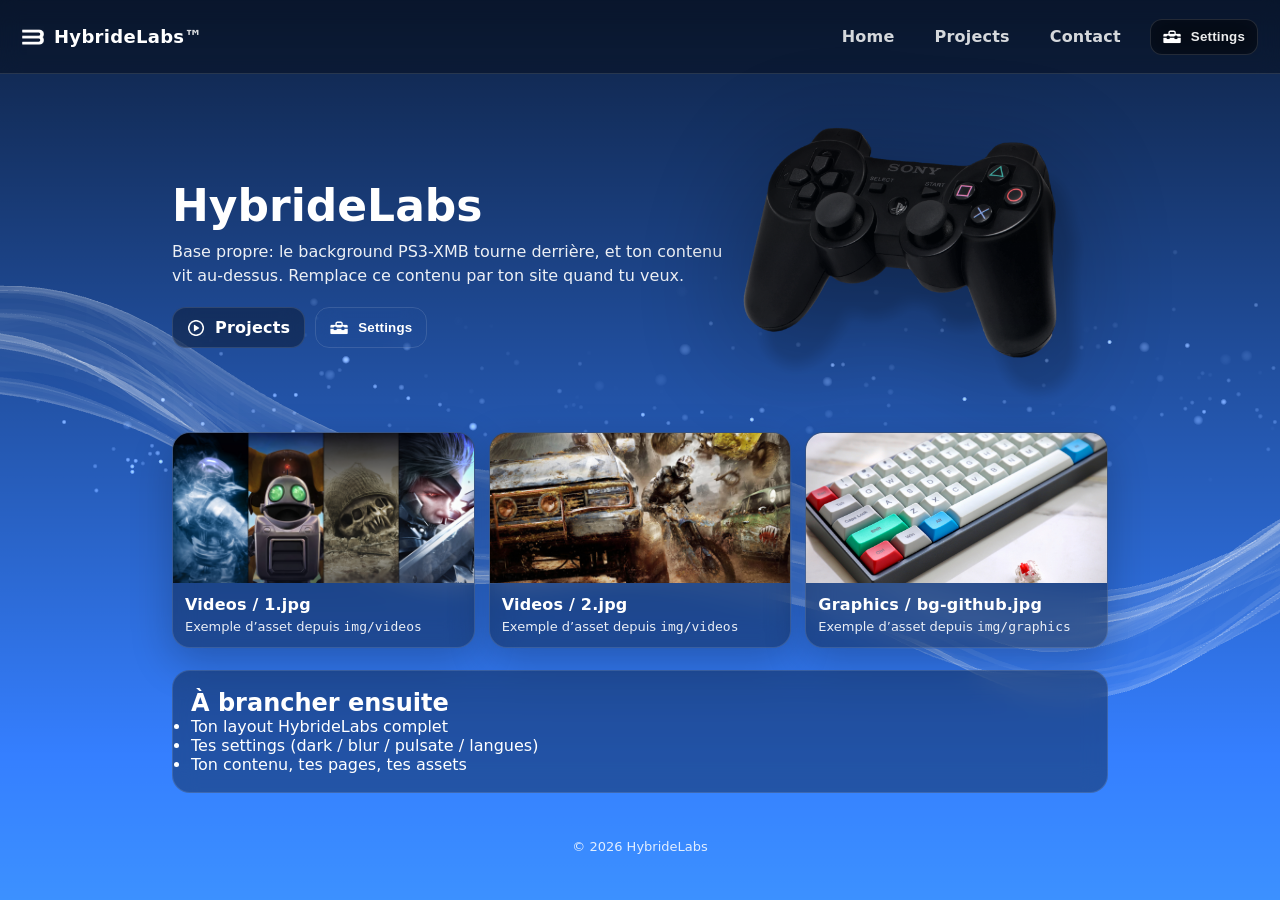
==== index.html @ f14df5a2 "Update language selection UI with flag icon Replaced the language selection layout with a new design" ====
<!DOCTYPE html>
<html lang="fr">
<head>
  <meta charset="UTF-8" />
  <meta name="viewport" content="width=device-width, initial-scale=1.0" />
  <title>HybrideLabs™</title>
  <link rel="icon" type="image/x-icon" href="favicon.ico" />
  <link rel="stylesheet" href="styles.css" />
</head>

<body>
  <!-- Loading indicator -->
  <div id="loading" class="loading">
    <div class="spinner"></div>
    <p>Initializing background...</p>
  </div>

  <!-- PS3 XMB Waves Background -->
  <canvas id="waves-background" aria-hidden="true"></canvas>

  <!-- Your website content (overlay) -->
  <div id="hybridelabs">
    <header class="hl-header">
      <div class="hl-brand"><img src="img/icons/menu/logo.png" class="hl-logo themed-icon" alt="" aria-hidden="true"><span>HybrideLabs<span class="hl-tm">™</span></span></div>
      <nav class="hl-nav">
        <a href="./" data-i18n="nav.home">Home</a>
        <a href="./pages/projects.html" data-i18n="nav.projects">Projects</a>
        <a href="./pages/contact.html" data-i18n="nav.contact">Contact</a>
        <button class="hl-settings-btn" id="hlSettingsBtn" type="button" aria-haspopup="dialog" aria-controls="hlSettingsPanel" aria-expanded="false">
          <img class="hl-settings-icon themed-icon" src="img/icons/menu/settings.png" alt="" aria-hidden="true" />
          <span data-i18n="nav.settings">Settings</span>
        </button>

      </nav>
    </header>

    
    <div class="hl-settings-backdrop" id="hlSettingsBackdrop" hidden></div>
    <aside class="hl-settings-panel" id="hlSettingsPanel" aria-hidden="true" role="dialog" aria-label="Settings">
      <div class="hl-settings-head">
        <div class="hl-settings-title" data-i18n="settings.title">Settings</div>
        <button class="hl-settings-close" type="button" data-action="close-settings" aria-label="Close"><img class="hl-close-icon themed-icon" src="img/icons/menu/exit.png" alt="" aria-hidden="true" /></button>
      </div>

      <div class="hl-settings-body">
      <div class="hl-tabs" role="tablist" aria-label="Settings tabs">
        <button class="hl-tab" type="button" role="tab" aria-selected="true" data-hl-tab="general">
          <span data-i18n="settings.tab.general">General</span>
        </button>
        <button class="hl-tab" type="button" role="tab" aria-selected="false" data-hl-tab="waves">
          <span data-i18n="settings.tab.waves">Waves</span>
        </button>
      </div>

      <div class="hl-tabpanels">
        <section class="hl-tabpanel" role="tabpanel" data-hl-tabpanel="general">
          <label class="hl-setting-row" for="hlToggleDark">
            <span class="hl-setting-label" data-i18n="settings.dark">Dark mode</span>
            <span class="hl-switch">
              <input type="checkbox" id="hlToggleDark" />
              <span class="hl-slider"></span>
            </span>
          </label>

          <label class="hl-setting-row" for="hlToggleBlur">
            <span class="hl-setting-label" data-i18n="settings.blur">Gaussian blur</span>
            <span class="hl-switch">
              <input type="checkbox" id="hlToggleBlur" />
              <span class="hl-slider"></span>
            </span>
          </label>

          <label class="hl-setting-row" for="hlTogglePulsate">
            <span class="hl-setting-label" data-i18n="settings.pulsate">Pulsate</span>
            <span class="hl-switch">
              <input type="checkbox" id="hlTogglePulsate" />
              <span class="hl-slider"></span>
            </span>
          </label>

<div class="hl-setting-row">
  <span class="hl-setting-label" data-i18n="settings.language">Language</span>

  <div class="hl-lang-wrap">
    <img id="hlLangFlag" class="hl-lang-flag" alt="" />
    <select id="hlSelectLang" class="hl-select" aria-label="Language">
      <option value="fr">Français</option>
      <option value="en">English</option>
      <option value="de">Deutsch</option>
    </select>
  </div>
</div>

        </section>

        <section class="hl-tabpanel" role="tabpanel" data-hl-tabpanel="waves" hidden>
          <div class="settings-section">
            <h3 data-i18n="waves.title">Wave Configuration</h3>
            <div id="waves-config" class="waves-config-form" aria-label="Wave configuration"></div>
          </div>
        </section>
      </div>
</div>
    </aside>

<main class="hl-main">
  <section class="hl-hero">
    <div class="hl-hero-text">
      <h1>HybrideLabs</h1>
      <p data-i18n="home.subtitle">
        Base propre: le background PS3-XMB tourne derrière, et ton contenu vit au-dessus.
        Remplace ce contenu par ton site quand tu veux.
      </p>

      <div class="hl-cta-row">
        <a class="hl-btn" href="./pages/projects.html">
          <img class="hl-btn-icon themed-icon" src="img/icons/menu/play.png" alt="" aria-hidden="true">
          <span>Projects</span>
        </a>
        <button class="hl-btn hl-btn-ghost" type="button" id="hlOpenSettingsFromHero">
          <img class="hl-btn-icon themed-icon" src="img/icons/menu/settings.png" alt="" aria-hidden="true">
          <span>Settings</span>
        </button>
      </div>
    </div>

    <div class="hl-hero-media" aria-hidden="true">
      <img class="hl-hero-img" src="img/graphics/landing/hero-main.png" alt="">
    </div>
  </section>

  <section class="hl-grid" aria-label="Assets preview">
    <article class="hl-thumb-card">
      <img src="img/videos/1.jpg" alt="Preview 1">
      <div class="hl-thumb-meta">
        <div class="hl-thumb-title">Videos / 1.jpg</div>
        <div class="hl-thumb-sub">Exemple d’asset depuis <code>img/videos</code></div>
      </div>
    </article>
    <article class="hl-thumb-card">
      <img src="img/videos/2.jpg" alt="Preview 2">
      <div class="hl-thumb-meta">
        <div class="hl-thumb-title">Videos / 2.jpg</div>
        <div class="hl-thumb-sub">Exemple d’asset depuis <code>img/videos</code></div>
      </div>
    </article>
    <article class="hl-thumb-card">
      <img src="img/graphics/landing/bg-github.jpg" alt="Graphics preview">
      <div class="hl-thumb-meta">
        <div class="hl-thumb-title">Graphics / bg-github.jpg</div>
        <div class="hl-thumb-sub">Exemple d’asset depuis <code>img/graphics</code></div>
      </div>
    </article>
  </section>

  <div class="hl-card">
    <h2 data-i18n="home.todo.title">À brancher ensuite</h2>
    <ul>
      <li data-i18n="home.todo.1">Ton layout HybrideLabs complet</li>
      <li data-i18n="home.todo.2">Tes settings (dark / blur / pulsate / langues)</li>
      <li data-i18n="home.todo.3">Ton contenu, tes pages, tes assets</li>
    </ul>
  </div>
</main>

    <footer class="hl-footer">
      <span>© <span id="year"></span> HybrideLabs</span>
    </footer>
  </div>

  <!-- Scripts (PS3-XMB waves engine) -->
  <script src="js/regl-2.1.1.min.js"></script>
  <script src="js/stats-0.17.0.min.js"></script>
  <script type="module" src="waves/waves-core.js"></script>
  <script src="waves/waves-controller.js"></script>
  <script src="js/hybridelabs-settings.js"></script>

  <script>
document.getElementById("year").textContent = new Date().getFullYear();

    document.addEventListener("DOMContentLoaded", () => {
      const loading = document.getElementById("loading");

      const checkReady = () => {
        if (window.ps3Waves?.isReady) {
          loading.classList.add("hidden");
          window.ps3Waves.start();
        } else {
          setTimeout(checkReady, 100);
        }
      };

      checkReady();
    });
  </script>
</body>
</html>
---- styles.css ----
/* PlayStation 3 XMB Recreation - Minimal Styles */

* {
    margin: 0;
    padding: 0;
    box-sizing: border-box;
}
:root{
  --hl-panel-bg: rgba(0,0,0,0.35);
  --hl-panel-bg-strong: rgba(0,0,0,0.55);
  --hl-border: rgba(255,255,255,0.12);
  --hl-text: #ffffff;
  --hl-text-muted: rgba(255,255,255,0.85);
  --hl-link: rgba(255,255,255,0.92);
  --hl-link-hover: #ffffff;
  --hl-shadow: 0 18px 50px rgba(0,0,0,0.45);
  --hl-icon-filter: none;
}

body.theme-light{
  --hl-panel-bg: rgba(255,255,255,0.55);
  --hl-panel-bg-strong: rgba(255,255,255,0.75);
  --hl-border: rgba(0,0,0,0.12);
  --hl-text: #0b1220;
  --hl-text-muted: rgba(11,18,32,0.78);
  --hl-link: rgba(11,18,32,0.86);
  --hl-link-hover: #0b1220;
  --hl-shadow: 0 18px 50px rgba(0,0,0,0.18);
  --hl-icon-filter: invert(1);
}


body {
    font-family: 'Segoe UI', Tahoma, Geneva, Verdana, sans-serif;
    background: #000;
    color: white;
    overflow: hidden;
    height: 100vh;
    position: relative;
}

/* Loading Screen */
.loading {
    position: fixed;
    top: 0;
    left: 0;
    width: 100%;
    height: 100%;
    background: rgba(0, 0, 0, 0.95);
    display: flex;
    flex-direction: column;
    justify-content: center;
    align-items: center;
    z-index: 1000;
    transition: opacity 0.5s ease;
}

.loading.hidden {
    opacity: 0;
    pointer-events: none;
}

.spinner {
    width: 50px;
    height: 50px;
    border: 3px solid rgba(255, 255, 255, 0.3);
    border-top: 3px solid white;
    border-radius: 50%;
    animation: spin 1s linear infinite;
    margin-bottom: 20px;
}

@keyframes spin {
    0% { transform: rotate(0deg); }
    100% { transform: rotate(360deg); }
}

/* Waves Background */
#waves-background {
    position: fixed;
    top: 0;
    left: 0;
    width: 100%;
    height: 100%;
    z-index: 1;
    background: linear-gradient(135deg, #1a1a2e, #16213e, #0f3460);
}

/* Main Interface */
.interface {
    position: relative;
    width: 100%;
    height: 100vh;
    z-index: 10;
    transition: opacity 0.5s ease;
}

/* PlayStation Logo */
.ps-logo-container {
    position: absolute;
    top: 30px;
    z-index: 100;
}

.ps-logo-container.left {
    left: 40px;
}

.ps-logo-container.right {
    left: 100px;
}

.ps-logo-svg {
    height: 40px;
    width: auto;
    opacity: 0.9;
    filter: drop-shadow(0 2px 4px rgba(0, 0, 0, 0.5));
}

/* Right Panel */
.right-panel {
    position: absolute;
    top: 0;
    right: 0;
    width: 450px;
    height: 100%;
    background: linear-gradient(90deg, transparent, rgba(0, 0, 0, 0.4) 20%, rgba(0, 0, 0, 0.7) 100%);
    padding: 40px;
    z-index: 30;
    overflow-y: auto;
    scrollbar-width: thin;
    scrollbar-color: rgba(255, 255, 255, 0.3) transparent;
}

.right-panel::-webkit-scrollbar {
    width: 6px;
}

.right-panel::-webkit-scrollbar-track {
    background: transparent;
}

.right-panel::-webkit-scrollbar-thumb {
    background: rgba(255, 255, 255, 0.3);
    border-radius: 3px;
}

.right-panel::-webkit-scrollbar-thumb:hover {
    background: rgba(255, 255, 255, 0.4);
}

/* Right Panel Content Spacing */
.right-panel > * {
    margin-bottom: 40px;
}

.right-panel > *:last-child {
    margin-bottom: 0;
}

/* Date/Time */
.datetime-section {
    display: flex;
    flex-direction: column;
    align-items: flex-end;
    gap: 5px;
}

#current-time {
    font-size: 28px;
    font-weight: 300;
    text-shadow: 0 2px 4px rgba(0, 0, 0, 0.5);
    color: rgba(255, 255, 255, 0.95);
}

#current-date {
    font-size: 14px;
    opacity: 0.8;
    text-shadow: 0 1px 2px rgba(0, 0, 0, 0.5);
    color: rgba(255, 255, 255, 0.8);
}

/* Information Section */
.info-section {
    scrollbar-width: thin;
    scrollbar-color: rgba(255, 255, 255, 0.3) transparent;
}

.info-section::-webkit-scrollbar {
    width: 4px;
}

.info-section::-webkit-scrollbar-track {
    background: transparent;
}

.info-section::-webkit-scrollbar-thumb {
    background: rgba(255, 255, 255, 0.3);
    border-radius: 2px;
}

#info-title {
    font-size: 24px;
    font-weight: 600;
    margin-bottom: 20px;
    text-shadow: 0 2px 8px rgba(0, 0, 0, 0.8);
    line-height: 1.3;
    color: rgba(255, 255, 255, 0.95);
}

#info-description {
    font-size: 15px;
    line-height: 1.6;
    opacity: 0.9;
    color: rgba(255, 255, 255, 0.9);
}

#info-description p {
    margin-bottom: 20px;
}

.feature-highlights {
    display: flex;
    flex-direction: column;
    gap: 20px;
    margin-top: 25px;
}

.highlight {
    background: rgba(255, 255, 255, 0.05);
    border-left: 3px solid rgba(255, 255, 255, 0.3);
    padding: 15px;
    border-radius: 0 8px 8px 0;
    backdrop-filter: blur(10px);
}

.highlight h3 {
    font-size: 15px;
    font-weight: 600;
    margin-bottom: 8px;
    color: rgba(255, 255, 255, 0.95);
}

.highlight p {
    font-size: 13px;
    line-height: 1.4;
    opacity: 0.8;
    color: rgba(255, 255, 255, 0.8);
}

/* Settings Section */
.settings-section {
    background: rgba(0, 0, 0, 0.4);
    border: 1px solid rgba(255, 255, 255, 0.1);
    border-radius: 12px;
    padding: 25px;
    backdrop-filter: blur(10px);
}

.settings-section h3 {
    font-size: 18px;
    font-weight: 600;
    margin-bottom: 20px;
    text-align: center;
    color: rgba(255, 255, 255, 0.95);
    text-shadow: 0 1px 3px rgba(0, 0, 0, 0.5);
}

/* Wave Settings Form */
.waves-config-form {
    display: flex;
    flex-direction: column;
    gap: 20px;
}

.waves-settings-label {
    font-size: 14px;
    font-weight: 500;
    color: rgba(255, 255, 255, 0.9);
    margin-bottom: 8px;
    display: block;
}

.waves-settings-select,
.waves-settings-range {
    background: rgba(255, 255, 255, 0.1);
    border: 1px solid rgba(255, 255, 255, 0.2);
    border-radius: 6px;
    color: white;
    font-size: 13px;
    outline: none;
    transition: all 0.3s ease;
}

.waves-settings-select:focus,
.waves-settings-range:focus {
    border-color: rgba(255, 255, 255, 0.4);
    background: rgba(255, 255, 255, 0.15);
}

.waves-settings-select {
    width: 100%;
    padding: 8px 12px;
    cursor: pointer;
}

.waves-settings-select option {
    background: rgba(0, 0, 0, 0.9);
    color: white;
}

.waves-settings-range {
    width: 100%;
    height: 6px;
    padding: 0;
    cursor: pointer;
    -webkit-appearance: none;
    appearance: none;
}

.waves-settings-range::-webkit-slider-thumb {
    -webkit-appearance: none;
    appearance: none;
    width: 16px;
    height: 16px;
    border-radius: 50%;
    background: white;
    cursor: pointer;
    box-shadow: 0 2px 6px rgba(0, 0, 0, 0.3);
}

.waves-settings-range::-moz-range-thumb {
    width: 16px;
    height: 16px;
    border-radius: 50%;
    background: white;
    cursor: pointer;
    border: none;
    box-shadow: 0 2px 6px rgba(0, 0, 0, 0.3);
}

.waves-settings-value {
    font-size: 12px;
    color: rgba(255, 255, 255, 0.7);
    font-weight: 500;
    min-width: 50px;
    text-align: right;
}

/* Light theme overrides for wave config */
body.theme-light .waves-settings-label{
  color: rgba(0, 0, 0, 0.80);
}

body.theme-light .waves-settings-value{
  color: rgba(0, 0, 0, 0.60);
}

body.theme-light .waves-settings-select,
body.theme-light .waves-settings-range{
  background: rgba(255,255,255,0.75);
  border-color: rgba(0,0,0,0.15);
  color: rgba(0,0,0,0.85);
}

body.theme-light .waves-settings-select option{
  background: rgba(255,255,255,0.98);
  color: rgba(0,0,0,0.90);
}

/* Stats Container */
#stats-container {
    position: fixed;
    bottom: 20px;
    left: 20px;
    z-index: 50;
    transition: opacity 0.3s ease;
}

#stats-container canvas {
    border-radius: 4px;
    box-shadow: 0 4px 12px rgba(0, 0, 0, 0.4);
}

/* Interface Control */
.interface-control {
    padding-top: 20px;
}

.hide-interface-btn {
    width: 100%;
    padding: 12px 20px;
    background: rgba(255, 255, 255, 0.1);
    border: 1px solid rgba(255, 255, 255, 0.2);
    border-radius: 8px;
    color: white;
    font-size: 14px;
    font-weight: 500;
    cursor: pointer;
    transition: all 0.3s ease;
    letter-spacing: 0.5px;
}

.hide-interface-btn:hover {
    background: rgba(255, 255, 255, 0.15);
    border-color: rgba(255, 255, 255, 0.3);
    transform: translateY(-1px);
}

.hide-interface-btn:active {
    transform: translateY(0);
}

/* Hidden Interface State */
.interface-hidden .interface {
    opacity: 0;
    pointer-events: none;
}

.interface-hidden #stats-container {
    opacity: 0;
    pointer-events: none;
}

.interface-hidden {
    cursor: pointer;
}

/* Utility Classes */
.flex {
    display: flex;
}

.items-center {
    align-items: center;
}

.gap-3 {
    gap: 12px;
}

.flex-1 {
    flex: 1;
}

.hidden {
    display: none !important;
}

/* Responsive Design */
@media (max-width: 1200px) {
    .right-panel {
        width: 400px;
        padding: 30px;
    }
    
    #info-title {
        font-size: 22px;
    }
    
    #current-time {
        font-size: 24px;
    }
}

@media (max-width: 900px) {
    .right-panel {
        width: 350px;
        padding: 25px;
        gap: 25px;
    }
    
    .ps-logo-container {
        top: 20px;
        left: 20px;
    }
    
    #info-title {
        font-size: 20px;
    }
    
    #current-time {
        font-size: 22px;
    }
    
    #current-date {
        font-size: 12px;
    }
}

@media (max-width: 600px) {
    .right-panel {
        width: 100%;
        padding: 20px;
        background: rgba(0, 0, 0, 0.8);
        gap: 20px;
    }
    
    .datetime-section {
        align-items: center;
    }
    
    .settings-section {
        padding: 20px;
    }

    #stats-container {
        bottom: 10px;
        left: 10px;
    }

    .hide-interface-btn {
        font-size: 13px;
        padding: 10px 16px;
    }
}



/* ------------------------------------------------------------------
   HybrideLabs overlay (content above the PS3-XMB waves background)
   ------------------------------------------------------------------ */

html, body {
  background: #000;
}

#waves-background {
  z-index: 0;
}

#hybridelabs {
  position: relative;
  z-index: 10;
  min-height: 100vh;
  color: var(--hl-text);
  font-family: system-ui, -apple-system, Segoe UI, Roboto, Ubuntu, Cantarell, "Helvetica Neue", Arial, sans-serif;
}

.hl-header {
  display: flex;
  align-items: center;
  justify-content: space-between;
  gap: 16px;
  padding: 18px 22px;
  backdrop-filter: blur(10px);
  background: var(--hl-panel-bg);
  border-bottom: 1px solid var(--hl-border);
}

.hl-brand {
  font-weight: 800;
  letter-spacing: 0.3px;
  font-size: 18px;
}

.hl-tm { font-weight: 700; opacity: 0.85; }

.hl-nav {
  display: flex;
  gap: 14px;
  flex-wrap: wrap;
}

.hl-nav a {
  color: inherit;
  text-decoration: none;
  opacity: 0.9;
  padding: 6px 10px;
  border-radius: 10px;
  border: 1px solid transparent;
}

.hl-nav a:hover {
  opacity: 1;
  border-color: rgba(255,255,255,0.16);
  background: rgba(255,255,255,0.06);
}

.hl-main {
  padding: 42px 22px 28px;
  max-width: 980px;
  margin: 0 auto;
}

.hl-main h1 {
  margin: 0 0 10px;
  font-size: 44px;
  line-height: 1.05;
}

.hl-main p {
  margin: 0 0 18px;
  opacity: 0.92;
  font-size: 16px;
  line-height: 1.55;
}

.hl-card {
  margin-top: 22px;
  padding: 18px 18px;
  border-radius: 18px;
  border: 1px solid var(--hl-border);
  background: var(--hl-panel-bg);
  backdrop-filter: blur(12px);
}

.hl-footer {
  padding: 18px 22px;
  text-align: center;
  opacity: 0.85;
  font-size: 13px;
}

/* If the demo interface is ever present, keep it hidden by default */
.interface { display: none; }


/* HybrideLabs Settings UI */
.hl-nav{
  display: flex;
  align-items: center;
  gap: 18px;
}

.hl-nav a{
  color: var(--hl-link);
  text-decoration: none;
  font-weight: 600;
  letter-spacing: 0.2px;
  padding: 8px 10px;
  border-radius: 10px;
  transition: background 160ms ease, color 160ms ease;
}

.hl-nav a:hover{
  color: var(--hl-link-hover);
  background: rgba(255,255,255,0.08);
}

body.theme-light .hl-nav a:hover{
  background: rgba(0,0,0,0.06);
}

.hl-settings-btn{
  display: inline-flex;
  align-items: center;
  gap: 10px;
  padding: 8px 12px;
  border-radius: 12px;
  border: 1px solid var(--hl-border);
  background: var(--hl-panel-bg);
  color: var(--hl-link);
  cursor: pointer;
  font-weight: 700;
  letter-spacing: 0.2px;
  backdrop-filter: blur(10px);
  transition: transform 120ms ease, background 160ms ease, color 160ms ease;
}

.hl-settings-btn:hover{
  transform: translateY(-1px);
  color: var(--hl-link-hover);
}

.hl-settings-icon{
  width: 18px;
  height: 18px;
  display: inline-block;
}

.hl-settings-backdrop{
  position: fixed;
  inset: 0;
  z-index: 180;
  background: rgba(0,0,0,0.45);
  opacity: 0;
  transition: opacity 180ms ease;
}

.hl-settings-backdrop.open{
  opacity: 1;
}

body.theme-light .hl-settings-backdrop{
  background: rgba(0,0,0,0.18);
}

.hl-settings-panel{
  position: fixed;
  top: 16px;
  right: 16px;
  width: min(360px, calc(100vw - 32px));
  max-height: calc(100vh - 32px);
  overflow: auto;
  z-index: 200;
  border: 1px solid var(--hl-border);
  background: var(--hl-panel-bg-strong);
  backdrop-filter: blur(14px);
  border-radius: 18px;
  box-shadow: var(--hl-shadow);
  transform: translateX(calc(100% + 24px));
  opacity: 0;
  transition: transform 220ms ease, opacity 180ms ease;
  -webkit-overflow-scrolling: touch;
}

.hl-settings-panel.open{
  transform: translateX(0);
  opacity: 1;
}

.hl-settings-head{
  display: flex;
  align-items: center;
  justify-content: space-between;
  gap: 10px;
  padding: 14px 14px 10px;
  border-bottom: 1px solid var(--hl-border);
}

.hl-settings-title{
  font-size: 16px;
  font-weight: 900;
  letter-spacing: 0.2px;
}

.hl-settings-close{
  border: 1px solid var(--hl-border);
  background: transparent;
  color: var(--hl-text);
  width: 34px;
  height: 34px;
  border-radius: 12px;
  cursor: pointer;
  font-weight: 900;
}

.hl-settings-body{
  padding: 0;
}

/* Tabs inside Settings */
.hl-tabs{
  display: flex;
  gap: 8px;
  padding: 12px 14px 10px;
  border-bottom: 1px solid var(--hl-border);
}

.hl-tab{
  flex: 1 1 0;
  padding: 10px 12px;
  border-radius: 14px;
  border: 1px solid var(--hl-border);
  background: rgba(0,0,0,0.12);
  color: var(--hl-text);
  font-weight: 900;
  letter-spacing: 0.2px;
  cursor: pointer;
}

body.theme-light .hl-tab{
  background: rgba(255,255,255,0.55);
}

.hl-tab[aria-selected="true"]{
  background: rgba(255,255,255,0.22);
}

body.theme-light .hl-tab[aria-selected="true"]{
  background: rgba(0,0,0,0.08);
}

.hl-tabpanels{
  padding: 12px 14px 16px;
}

.hl-tabpanel{
  display: grid;
  gap: 10px;
}

.hl-tabpanel[hidden]{
  display: none;
}


.hl-setting-row{
  display: flex;
  align-items: center;
  justify-content: space-between;
  gap: 12px;
  padding: 10px 10px;
  border-radius: 14px;
  border: 1px solid var(--hl-border);
  background: rgba(0,0,0,0.10);
}

body.theme-light .hl-setting-row{
  background: rgba(255,255,255,0.45);
}

.hl-setting-label{
  color: var(--hl-text);
  font-weight: 800;
  letter-spacing: 0.15px;
  font-size: 14px;
}

.hl-select{
  width: 150px;
  padding: 10px 12px;
  border-radius: 12px;
  border: 1px solid var(--hl-border);
  background: rgba(0,0,0,0.18);
  color: var(--hl-text);
  font-weight: 700;
  outline: none;
}

body.theme-light .hl-select{
  background: rgba(255,255,255,0.65);
}

/* Switch */
.hl-switch{
  position: relative;
  width: 48px;
  height: 28px;
  flex: 0 0 auto;
}

.hl-switch input{
  opacity: 0;
  width: 0;
  height: 0;
}

.hl-slider{
  position: absolute;
  inset: 0;
  border-radius: 999px;
  background: rgba(255,255,255,0.18);
  border: 1px solid var(--hl-border);
  transition: background 180ms ease;
}

body.theme-light .hl-slider{
  background: rgba(0,0,0,0.12);
}

.hl-slider:before{
  content: "";
  position: absolute;
  left: 3px;
  top: 3px;
  width: 22px;
  height: 22px;
  border-radius: 999px;
  background: rgba(255,255,255,0.85);
  transition: transform 180ms ease, background 180ms ease;
}

body.theme-light .hl-slider:before{
  background: rgba(11,18,32,0.85);
}

.hl-switch input:checked + .hl-slider{
  background: rgba(255,255,255,0.32);
}

body.theme-light .hl-switch input:checked + .hl-slider{
  background: rgba(0,0,0,0.20);
}

.hl-switch input:checked + .hl-slider:before{
  transform: translateX(20px);
}

/* Blur toggle */
body.gaussian-off .hl-header,
body.gaussian-off .hl-card,
body.gaussian-off .hl-settings-panel,
body.gaussian-off .hl-settings-btn,
body.gaussian-off .settings-section{
  backdrop-filter: none !important;
}

body.gaussian-off .hl-header,
body.gaussian-off .hl-card{
  background: var(--hl-panel-bg-strong);
}

/* Pulsate */
@keyframes hlPulse {
  0% { transform: translateZ(0) scale(1); }
  50% { transform: translateZ(0) scale(1.010); }
  100% { transform: translateZ(0) scale(1); }
}

body.pulsate-on .hl-card{
  animation: hlPulse 3.8s ease-in-out infinite;
}

/* Make sure HybrideLabs overlay is above the PS3-XMB canvas */
#waves-background{
  position: fixed;
  inset: 0;
  z-index: 1;
}

#hybridelabs{
  position: relative;
  z-index: 10;
}


/* Theme-aware monochrome icons (white in dark, black in light) */
.themed-icon{
  filter: var(--hl-icon-filter);
}
/* ------------------------------------------------------------------
   HybrideLabs: hero + asset previews + grids (uses /img assets)
   ------------------------------------------------------------------ */

.hl-brand{
  display: inline-flex;
  align-items: center;
  gap: 10px;
}

.hl-logo{
  width: 22px;
  height: 22px;
  display: inline-block;
}

.hl-settings-icon{
  width: 18px;
  height: 18px;
}

.hl-close-icon{
  width: 16px;
  height: 16px;
  display: inline-block;
}

.hl-settings-close{
  display: inline-flex;
  align-items: center;
  justify-content: center;
}

.hl-hero{
  display: grid;
  grid-template-columns: 1.2fr 0.8fr;
  gap: 18px;
  align-items: center;
  padding: 10px 0 8px;
}

@media (max-width: 860px){
  .hl-hero{ grid-template-columns: 1fr; }
  .hl-hero-media{ order: -1; }
}

.hl-hero-media{
  display: flex;
  justify-content: center;
  align-items: center;
}

.hl-hero-img{
  width: min(420px, 100%);
  height: auto;
  opacity: 0.95;
  filter: drop-shadow(0 18px 60px rgba(0,0,0,0.35));
}

.hl-cta-row{
  display: flex;
  gap: 10px;
  flex-wrap: wrap;
  margin-top: 14px;
}

.hl-btn{
  display: inline-flex;
  align-items: center;
  gap: 10px;
  padding: 10px 14px;
  border-radius: 14px;
  border: 1px solid var(--hl-border);
  background: var(--hl-panel-bg);
  color: var(--hl-text);
  text-decoration: none;
  cursor: pointer;
  font-weight: 900;
  letter-spacing: 0.2px;
  backdrop-filter: blur(12px);
  transition: transform 120ms ease, background 160ms ease;
}

.hl-btn:hover{
  transform: translateY(-1px);
  background: rgba(255,255,255,0.10);
}

body.theme-light .hl-btn:hover{
  background: rgba(0,0,0,0.06);
}

.hl-btn-ghost{
  background: transparent;
}

.hl-btn-icon{
  width: 18px;
  height: 18px;
  display: inline-block;
}

.hl-grid{
  margin-top: 18px;
  display: grid;
  grid-template-columns: repeat(3, minmax(0, 1fr));
  gap: 14px;
}

.hl-grid-2{
  grid-template-columns: repeat(2, minmax(0, 1fr));
}

@media (max-width: 860px){
  .hl-grid{ grid-template-columns: 1fr; }
  .hl-grid-2{ grid-template-columns: 1fr; }
}

.hl-thumb-card{
  border-radius: 18px;
  border: 1px solid var(--hl-border);
  background: var(--hl-panel-bg);
  backdrop-filter: blur(14px);
  overflow: hidden;
  box-shadow: 0 14px 42px rgba(0,0,0,0.22);
}

.hl-thumb-card img{
  width: 100%;
  height: 150px;
  object-fit: cover;
  display: block;
}

.hl-thumb-meta{
  padding: 12px 12px 12px;
}

.hl-thumb-title{
  font-weight: 900;
  letter-spacing: 0.2px;
  margin-bottom: 4px;
}

.hl-thumb-sub{
  opacity: 0.9;
  font-size: 13px;
  line-height: 1.35;
}

.hl-project{
  display: flex;
  align-items: center;
  gap: 12px;
  padding: 12px;
  border-radius: 18px;
  border: 1px solid var(--hl-border);
  background: var(--hl-panel-bg);
  backdrop-filter: blur(14px);
  text-decoration: none;
  color: var(--hl-text);
  transition: transform 120ms ease, background 160ms ease;
}

.hl-project:hover{
  transform: translateY(-1px);
  background: rgba(255,255,255,0.10);
}

body.theme-light .hl-project:hover{
  background: rgba(0,0,0,0.06);
}

.hl-project-img{
  width: 64px;
  height: 64px;
  object-fit: contain;
  flex: 0 0 auto;
  filter: drop-shadow(0 10px 30px rgba(0,0,0,0.22));
}

.hl-project-title{
  font-weight: 1000;
  letter-spacing: 0.2px;
}

.hl-project-sub{
  font-size: 13px;
  opacity: 0.9;
  margin-top: 4px;
}

.hl-note{
  margin-top: 18px;
}

.hl-note-row{
  display: flex;
  gap: 12px;
  align-items: center;
}

.hl-note-icon{
  width: 18px;
  height: 18px;
  flex: 0 0 auto;
}

.hl-section-title{
  font-size: 16px;
  font-weight: 1000;
  letter-spacing: 0.2px;
  margin-bottom: 12px;
}

.hl-team{
  display: grid;
  grid-template-columns: repeat(6, minmax(0, 1fr));
  gap: 12px;
}

@media (max-width: 980px){
  .hl-team{ grid-template-columns: repeat(3, minmax(0, 1fr)); }
}
@media (max-width: 520px){
  .hl-team{ grid-template-columns: repeat(2, minmax(0, 1fr)); }
}

.hl-member{
  display: grid;
  place-items: center;
  gap: 8px;
  padding: 10px 10px 12px;
  border-radius: 16px;
  border: 1px solid var(--hl-border);
  background: rgba(0,0,0,0.14);
}

body.theme-light .hl-member{
  background: rgba(0,0,0,0.03);
}

.hl-avatar{
  width: 56px;
  height: 56px;
  border-radius: 50%;
  border: 1px solid var(--hl-border);
  object-fit: cover;
}

.hl-member-name{
  font-weight: 900;
  font-size: 12px;
  opacity: 0.95;
}

.hl-links{
  display: grid;
  grid-template-columns: repeat(4, minmax(0, 1fr));
  gap: 12px;
}

@media (max-width: 860px){
  .hl-links{ grid-template-columns: repeat(2, minmax(0, 1fr)); }
}

.hl-linkbtn{
  display: inline-flex;
  align-items: center;
  gap: 10px;
  padding: 10px 12px;
  border-radius: 16px;
  border: 1px solid var(--hl-border);
  background: rgba(0,0,0,0.14);
  color: var(--hl-text);
  text-decoration: none;
  font-weight: 900;
}

body.theme-light .hl-linkbtn{ background: rgba(0,0,0,0.03); }

.hl-link-icon{
  width: 22px;
  height: 22px;
  border-radius: 8px;
  overflow: hidden;
}
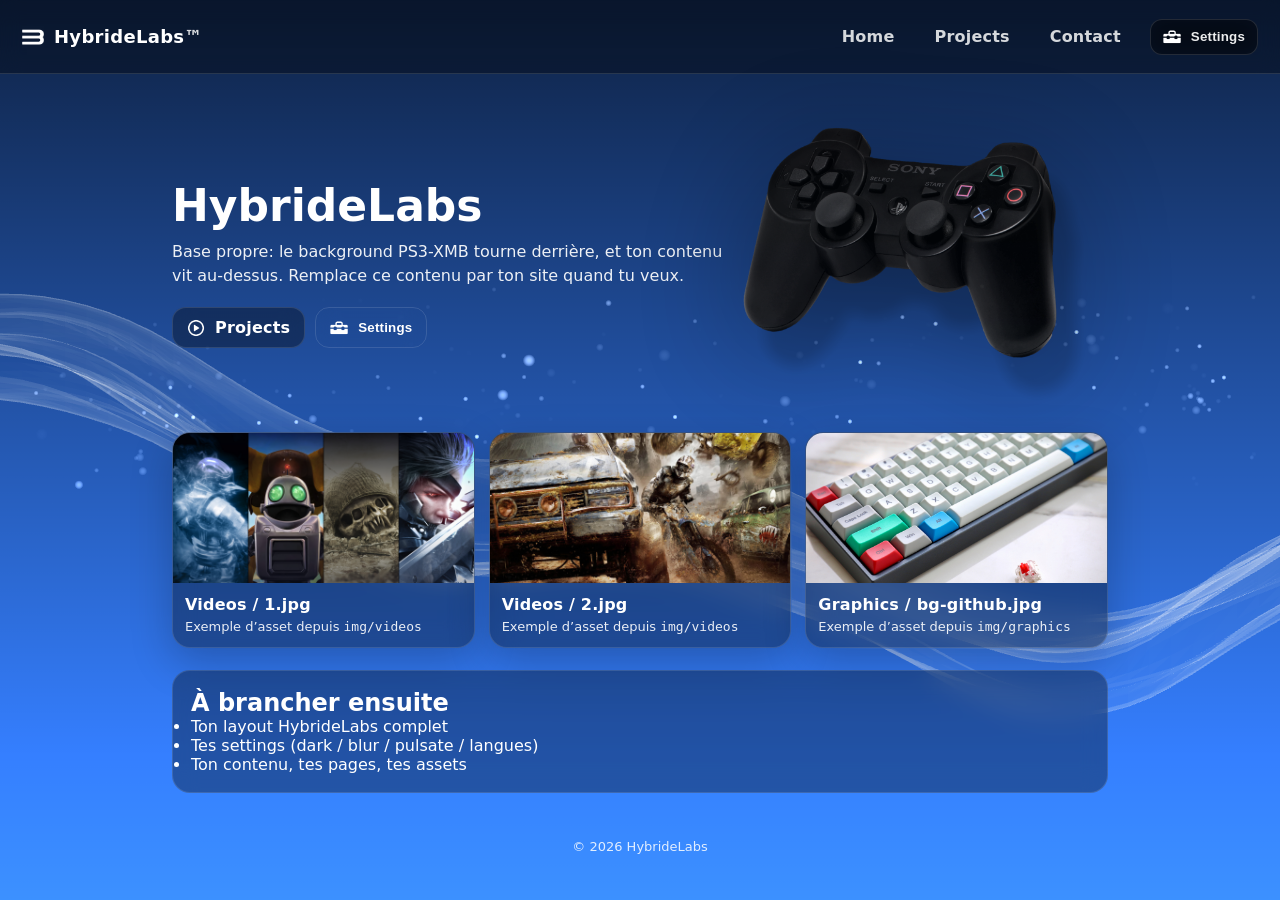
==== commit 43aaf1a7: "Update close button icon and restructure language settings" ====
--- a/index.html
+++ b/index.html
@@ -39,7 +39,7 @@
     <aside class="hl-settings-panel" id="hlSettingsPanel" aria-hidden="true" role="dialog" aria-label="Settings">
       <div class="hl-settings-head">
         <div class="hl-settings-title" data-i18n="settings.title">Settings</div>
-        <button class="hl-settings-close" type="button" data-action="close-settings" aria-label="Close"><img class="hl-close-icon themed-icon" src="img/icons/menu/exit.png" alt="" aria-hidden="true" /></button>
+        <button class="hl-settings-close" type="button" data-action="close-settings" aria-label="Close"><img class="hl-close-icon themed-icon" src="img/icons/menu/close.png" alt="" aria-hidden="true" /></button>
       </div>
 
       <div class="hl-settings-body">
@@ -78,19 +78,18 @@
             </span>
           </label>
 
-<div class="hl-setting-row">
-  <span class="hl-setting-label" data-i18n="settings.language">Language</span>
+          <div class="hl-setting-row">
+            <span class="hl-setting-label" data-i18n="settings.language">Language</span>
 
-  <div class="hl-lang-wrap">
-    <img id="hlLangFlag" class="hl-lang-flag" alt="" />
-    <select id="hlSelectLang" class="hl-select" aria-label="Language">
-      <option value="fr">Français</option>
-      <option value="en">English</option>
-      <option value="de">Deutsch</option>
-    </select>
-  </div>
-</div>
-
+            <div class="hl-lang-wrap">
+              <img id="hlLangFlag" class="hl-lang-flag" alt="" />
+              <select id="hlSelectLang" class="hl-select" aria-label="Language">
+                <option value="fr">Français</option>
+                <option value="en">English</option>
+                <option value="de">Deutsch</option>
+              </select>
+            </div>
+          </div>
         </section>
 
         <section class="hl-tabpanel" role="tabpanel" data-hl-tabpanel="waves" hidden>
--- a/styles.css
+++ b/styles.css
@@ -1207,3 +1207,18 @@
   border-radius: 8px;
   overflow: hidden;
 }
+
+.hl-lang-wrap{
+  display:flex;
+  align-items:center;
+  gap:10px;
+}
+
+.hl-lang-flag{
+  width:22px;
+  height:16px;
+  border-radius:4px;
+  object-fit:cover;
+  flex:0 0 auto;
+  box-shadow:0 0 0 1px rgba(255,255,255,0.12) inset;
+}
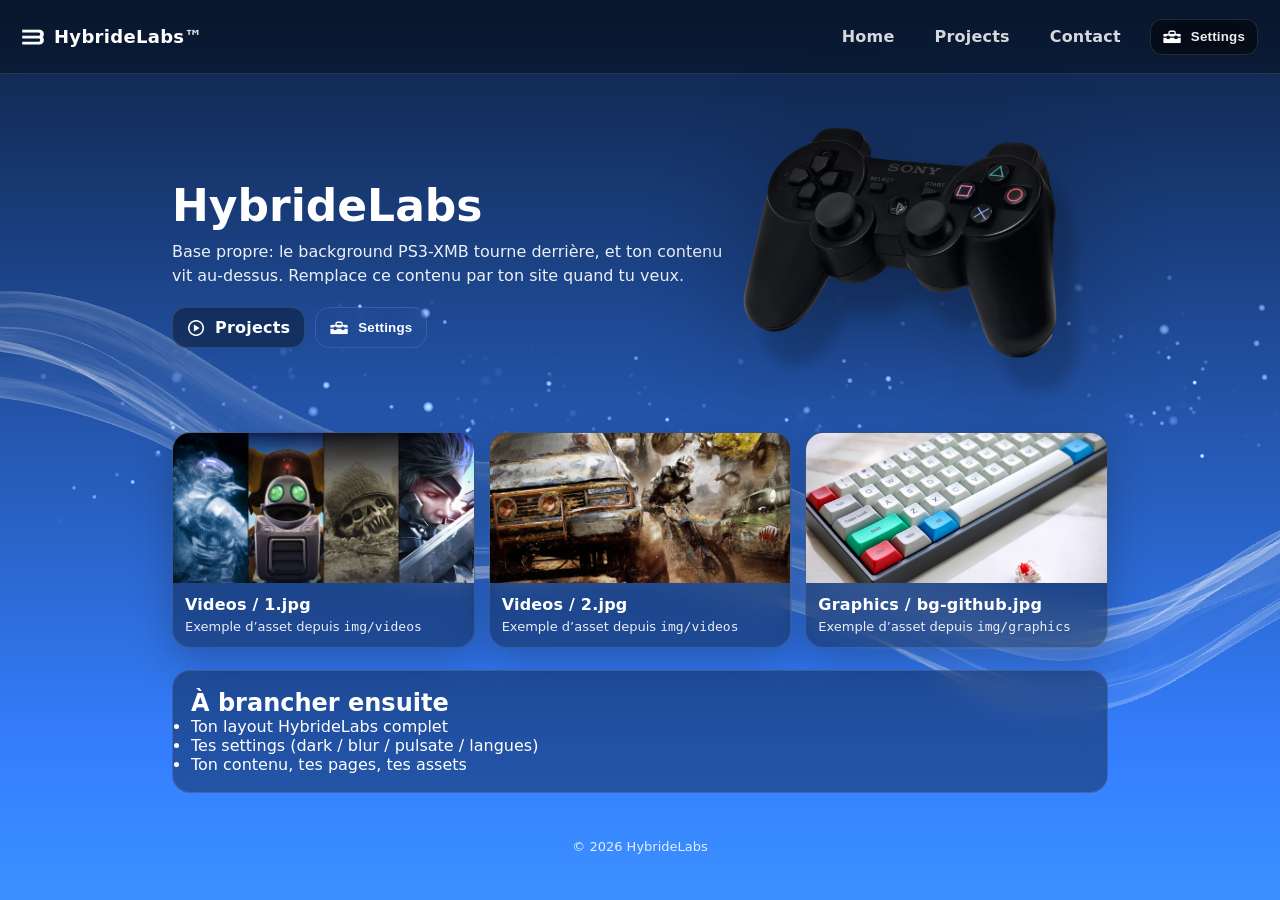
==== commit d62c08c2: "Change close button icon in settings panel" ====
--- a/index.html
+++ b/index.html
@@ -39,7 +39,7 @@
     <aside class="hl-settings-panel" id="hlSettingsPanel" aria-hidden="true" role="dialog" aria-label="Settings">
       <div class="hl-settings-head">
         <div class="hl-settings-title" data-i18n="settings.title">Settings</div>
-        <button class="hl-settings-close" type="button" data-action="close-settings" aria-label="Close"><img class="hl-close-icon themed-icon" src="img/icons/menu/close.png" alt="" aria-hidden="true" /></button>
+        <button class="hl-settings-close" type="button" data-action="close-settings" aria-label="Close"><img class="hl-close-icon themed-icon" src="img/icons/menu/exit.png" alt="" aria-hidden="true" /></button>
       </div>
 
       <div class="hl-settings-body">
--- a/styles.css
+++ b/styles.css
@@ -1208,6 +1208,7 @@
   overflow: hidden;
 }
 
+/* --- Language flag next to the language select --- */
 .hl-lang-wrap{
   display:flex;
   align-items:center;
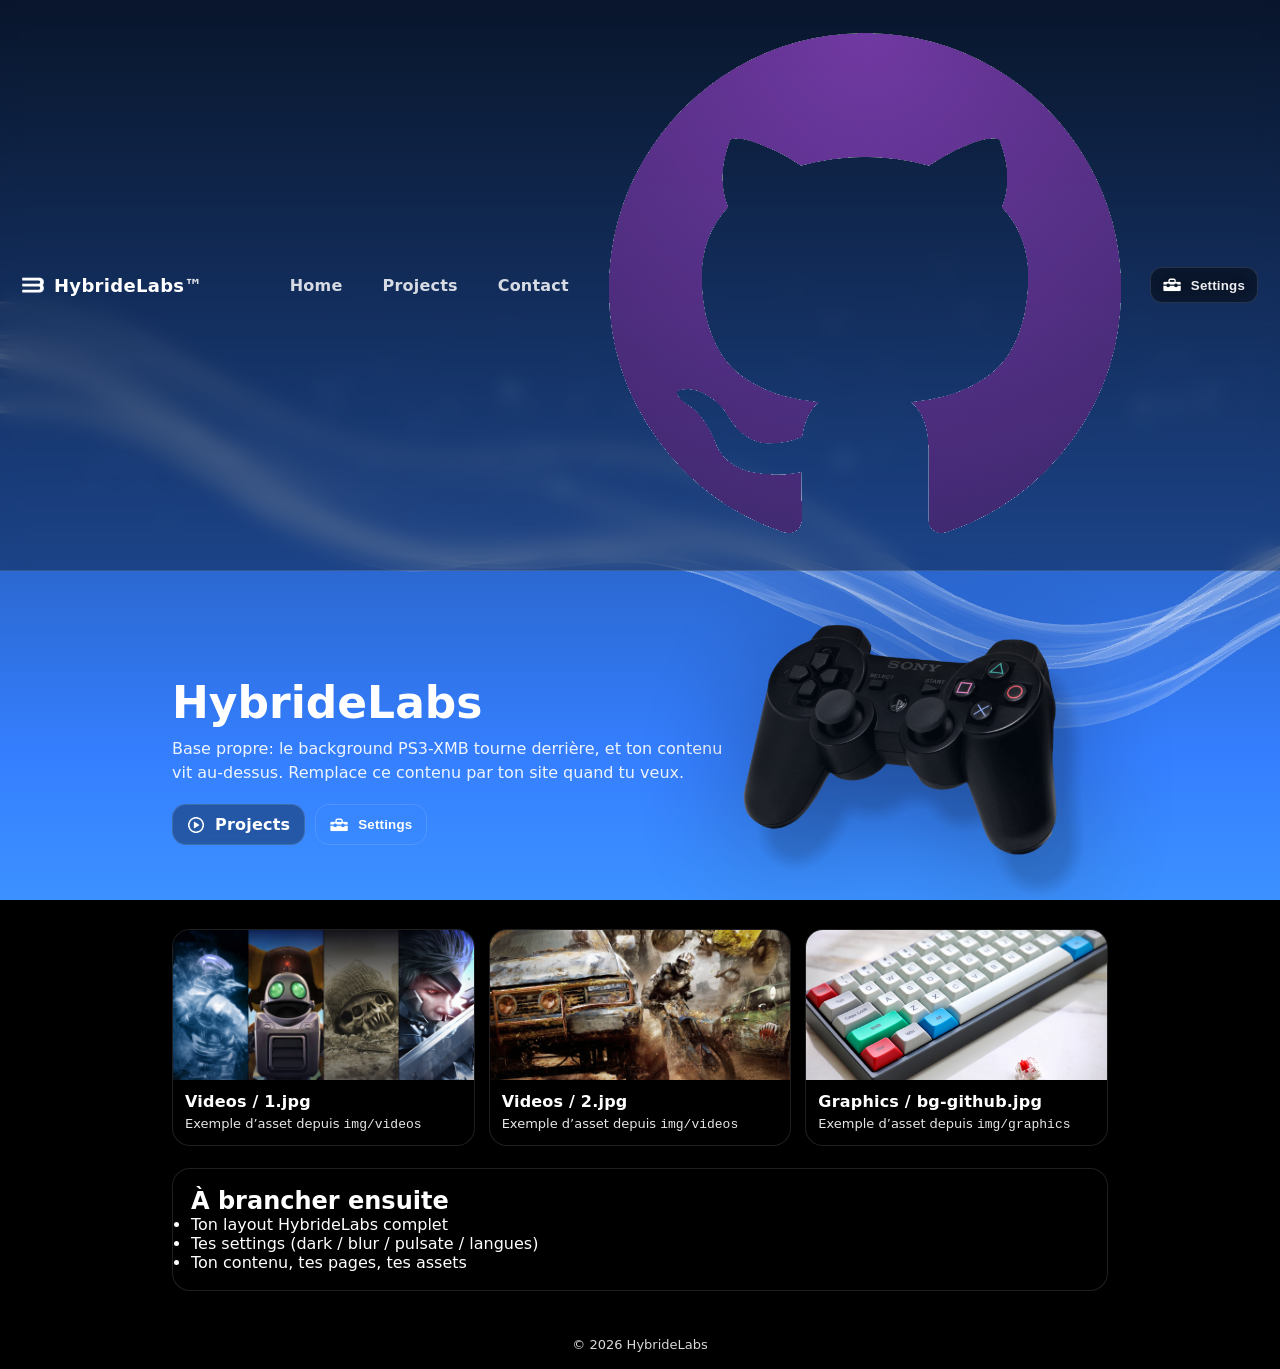
==== commit 1fdb1234: "Update index.html" ====
--- a/index.html
+++ b/index.html
@@ -26,6 +26,9 @@
         <a href="./" data-i18n="nav.home">Home</a>
         <a href="./pages/projects.html" data-i18n="nav.projects">Projects</a>
         <a href="./pages/contact.html" data-i18n="nav.contact">Contact</a>
+        <a href="https://github.com/iMoDzF4N4T1K" target="_blank" rel="noopener noreferrer" aria-label="GitHub">
+          <img src="img/icons/social/github.png" class="themed-icon" alt="" aria-hidden="true" />
+        </a>
         <button class="hl-settings-btn" id="hlSettingsBtn" type="button" aria-haspopup="dialog" aria-controls="hlSettingsPanel" aria-expanded="false">
           <img class="hl-settings-icon themed-icon" src="img/icons/menu/settings.png" alt="" aria-hidden="true" />
           <span data-i18n="nav.settings">Settings</span>
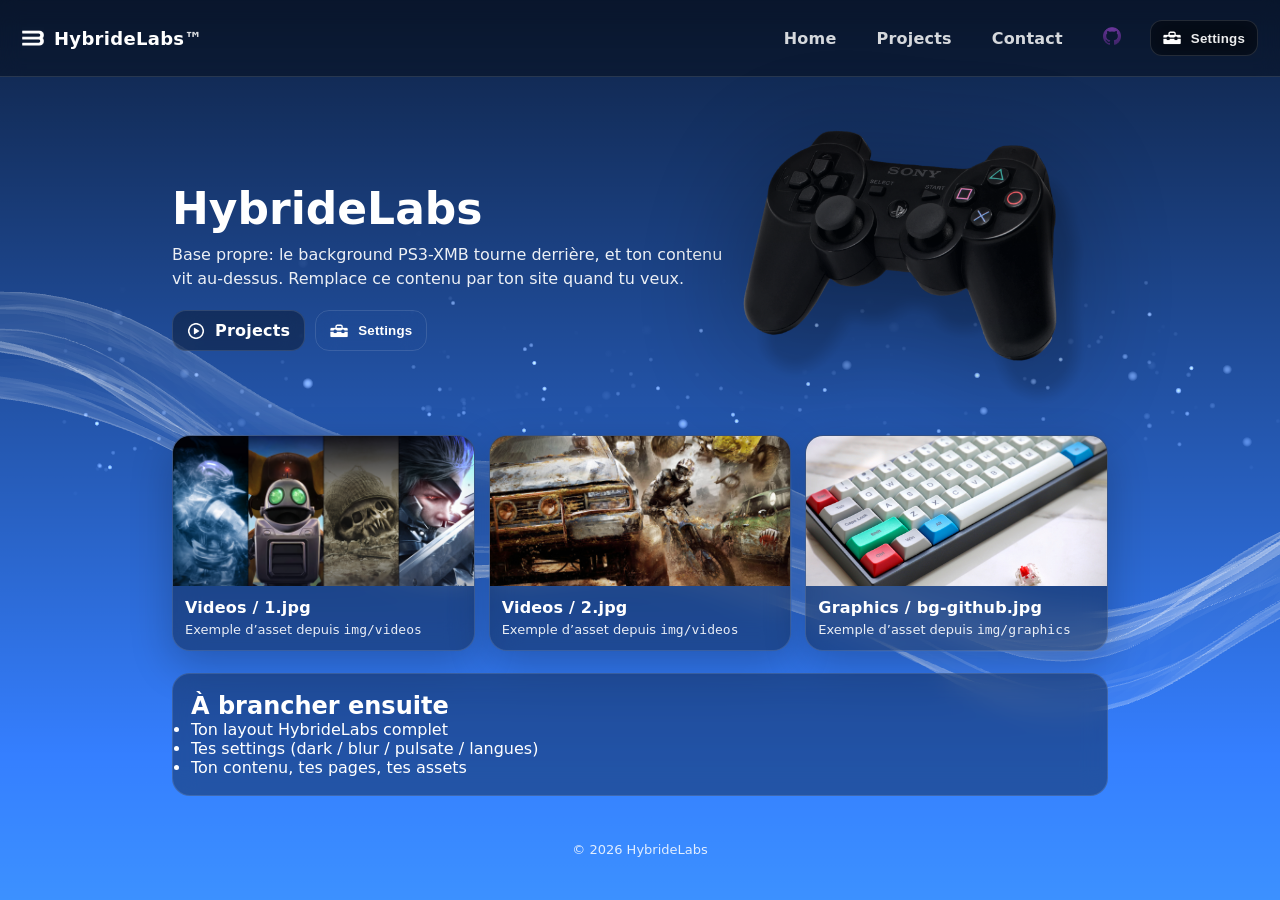
==== commit 11fd930d: "Update index.html" ====
--- a/index.html
+++ b/index.html
@@ -27,7 +27,7 @@
         <a href="./pages/projects.html" data-i18n="nav.projects">Projects</a>
         <a href="./pages/contact.html" data-i18n="nav.contact">Contact</a>
         <a href="https://github.com/iMoDzF4N4T1K" target="_blank" rel="noopener noreferrer" aria-label="GitHub">
-          <img src="img/icons/social/github.png" class="themed-icon" alt="" aria-hidden="true" />
+          <img src="img/icons/social/github.png" class="themed-icon hl-social-icon" width="18" height="18" alt="" aria-hidden="true" />
         </a>
         <button class="hl-settings-btn" id="hlSettingsBtn" type="button" aria-haspopup="dialog" aria-controls="hlSettingsPanel" aria-expanded="false">
           <img class="hl-settings-icon themed-icon" src="img/icons/menu/settings.png" alt="" aria-hidden="true" />
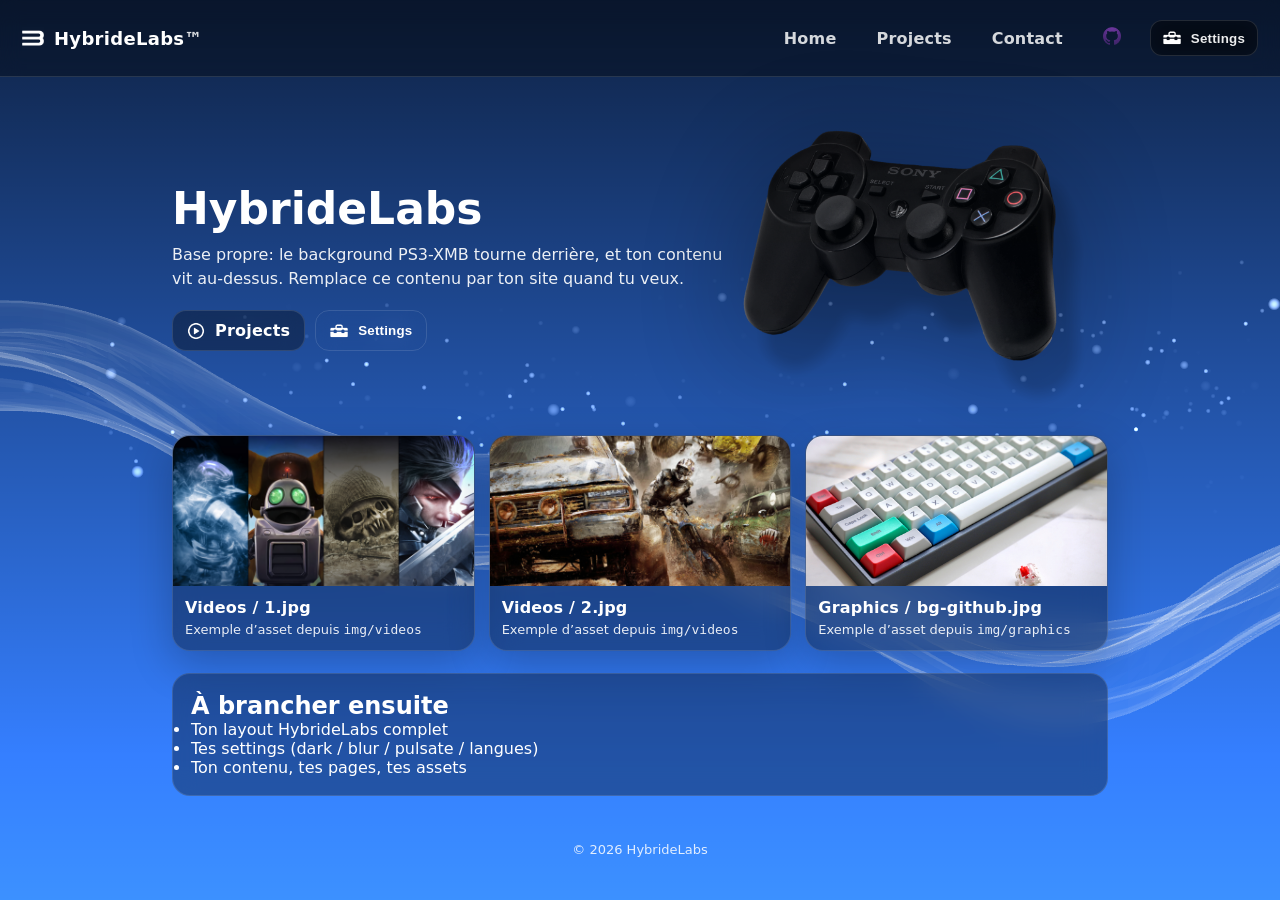
==== commit b4d31974: "Update index.html" ====
--- a/index.html
+++ b/index.html
@@ -26,8 +26,8 @@
         <a href="./" data-i18n="nav.home">Home</a>
         <a href="./pages/projects.html" data-i18n="nav.projects">Projects</a>
         <a href="./pages/contact.html" data-i18n="nav.contact">Contact</a>
-        <a href="https://github.com/iMoDzF4N4T1K" target="_blank" rel="noopener noreferrer" aria-label="GitHub">
-          <img src="img/icons/social/github.png" class="themed-icon hl-social-icon" width="18" height="18" alt="" aria-hidden="true" />
+        <a class="hl-github-link" href="https://github.com/iMoDzF4N4T1K" target="_blank" rel="noopener noreferrer" aria-label="GitHub">
+          <img src="img/icons/social/github.png" class="hl-settings-icon themed-icon" alt="" aria-hidden="true" />
         </a>
         <button class="hl-settings-btn" id="hlSettingsBtn" type="button" aria-haspopup="dialog" aria-controls="hlSettingsPanel" aria-expanded="false">
           <img class="hl-settings-icon themed-icon" src="img/icons/menu/settings.png" alt="" aria-hidden="true" />
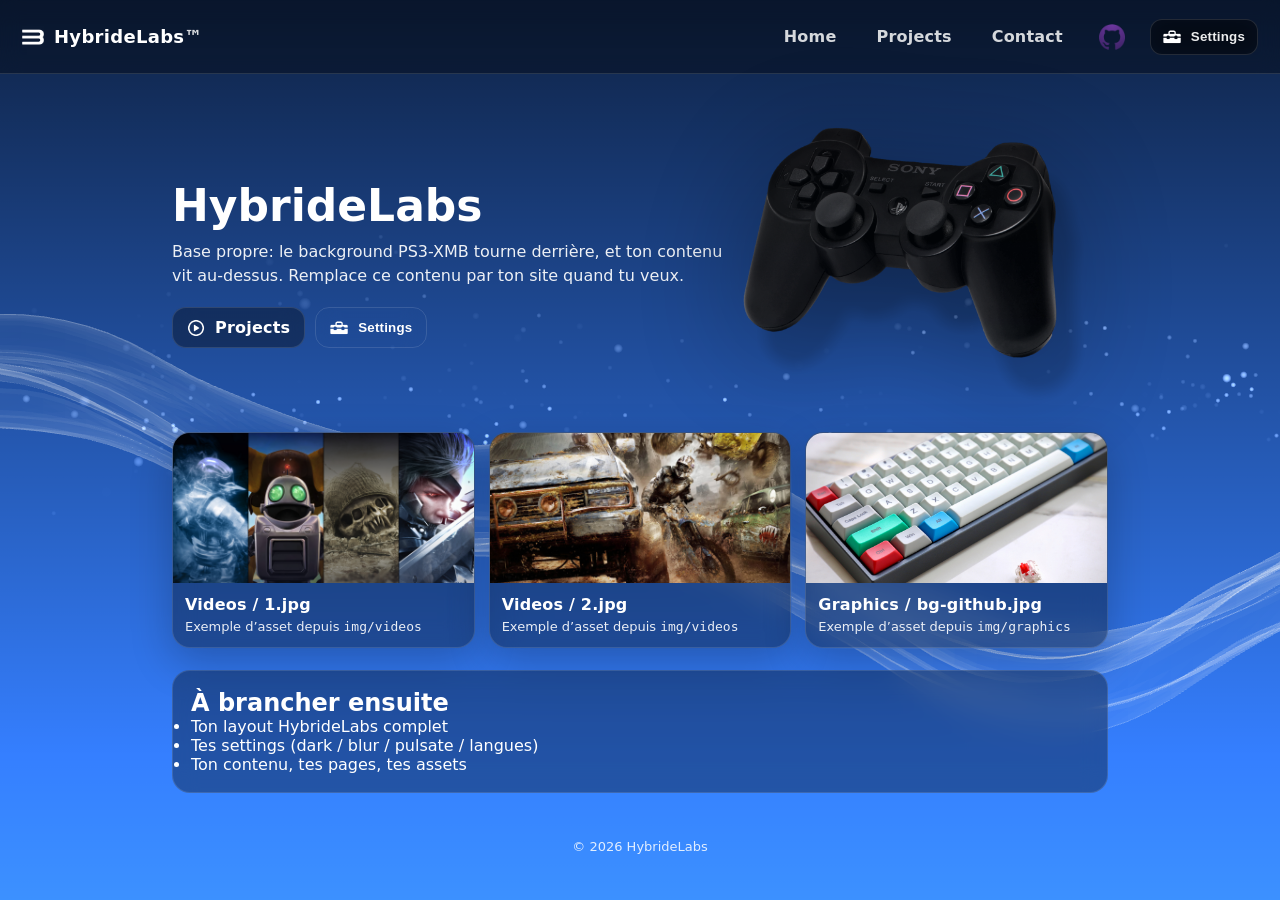
==== commit 0930d751: "Update index.html" ====
--- a/index.html
+++ b/index.html
@@ -27,7 +27,7 @@
         <a href="./pages/projects.html" data-i18n="nav.projects">Projects</a>
         <a href="./pages/contact.html" data-i18n="nav.contact">Contact</a>
         <a class="hl-github-link" href="https://github.com/iMoDzF4N4T1K" target="_blank" rel="noopener noreferrer" aria-label="GitHub">
-          <img src="img/icons/social/github.png" class="hl-settings-icon themed-icon" alt="" aria-hidden="true" />
+          <img src="img/icons/social/github.png" class="themed-icon hl-github-icon" alt="" aria-hidden="true">
         </a>
         <button class="hl-settings-btn" id="hlSettingsBtn" type="button" aria-haspopup="dialog" aria-controls="hlSettingsPanel" aria-expanded="false">
           <img class="hl-settings-icon themed-icon" src="img/icons/menu/settings.png" alt="" aria-hidden="true" />
--- a/styles.css
+++ b/styles.css
@@ -1223,3 +1223,26 @@
   flex:0 0 auto;
   box-shadow:0 0 0 1px rgba(255,255,255,0.12) inset;
 }
+
+/* Header — GitHub button */
+.hl-github-link{
+  display: inline-flex;
+  align-items: center;
+  justify-content: center;
+  width: 40px;          /* zone cliquable confortable */
+  height: 36px;
+  border-radius: 12px;
+  text-decoration: none;
+  transition: transform 120ms ease, background 160ms ease;
+}
+
+.hl-github-link:hover{
+  transform: translateY(-1px);
+  background: rgba(255,255,255,.06);
+}
+
+.hl-github-icon{
+  width: 26px;
+  height: 26px;
+}
+
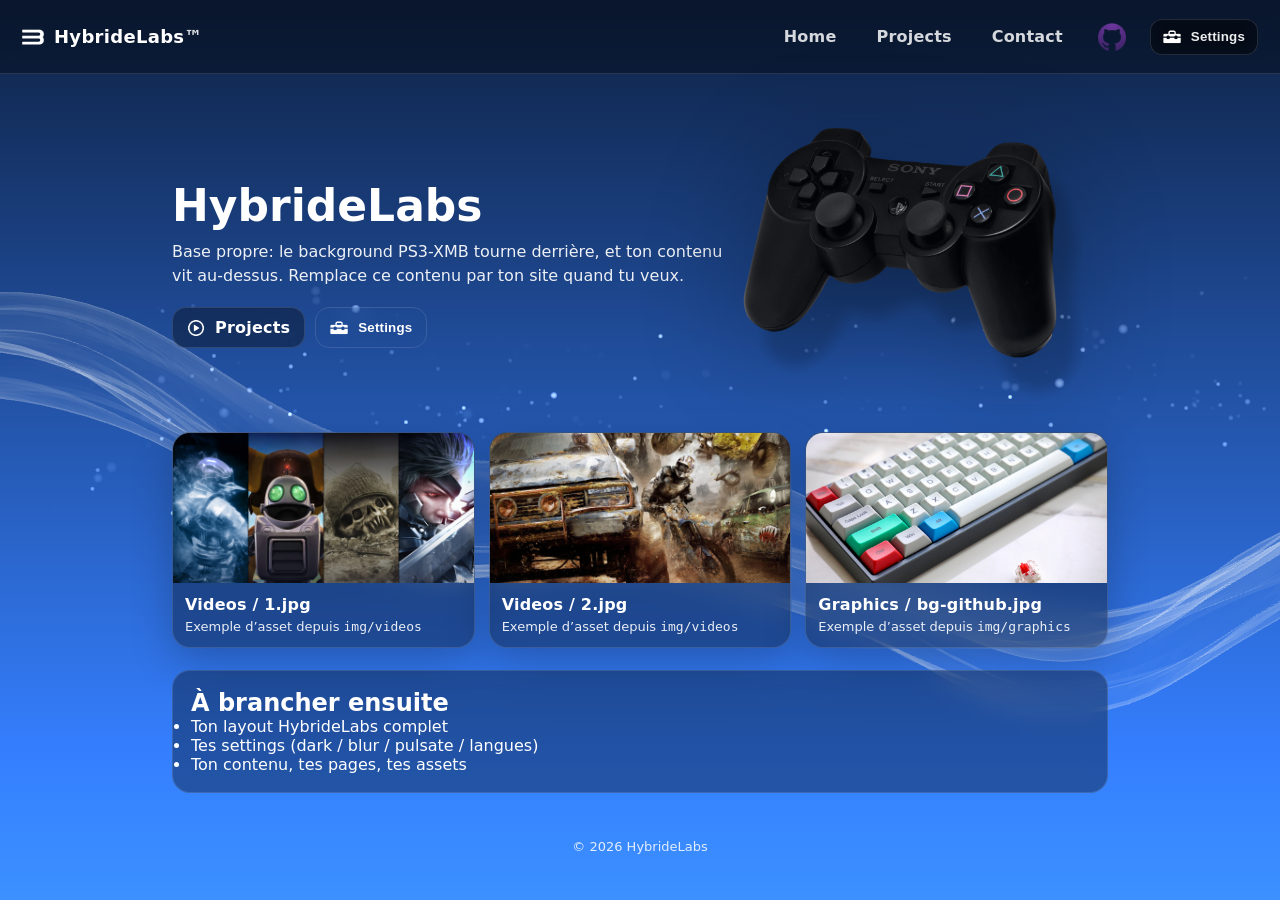
==== commit 0882e22f: "Update index.html" ====
--- a/index.html
+++ b/index.html
@@ -8,6 +8,9 @@
   <link rel="stylesheet" href="styles.css" />
 </head>
 
+<script src="./js/supabaseConfig.js"></script>
+<script src="./js/maintenance.js"></script>
+  
 <body>
   <!-- Loading indicator -->
   <div id="loading" class="loading">
--- a/styles.css
+++ b/styles.css
@@ -664,8 +664,8 @@
 }
 
 .hl-settings-icon{
-  width: 18px;
-  height: 18px;
+  width: 20px;
+  height: 20px;
   display: inline-block;
 }
 
@@ -1242,7 +1242,30 @@
 }
 
 .hl-github-icon{
-  width: 26px;
-  height: 26px;
-}
-
+  width: 28px;
+  height: 28px;
+}
+
+/* Admin test */
+#hlMaintenance{
+  position: fixed;
+  inset: 0;
+  z-index: 99999;
+  display: grid;
+  place-items: center;
+  background: rgba(0,0,0,.35);
+  backdrop-filter: blur(10px);
+  -webkit-backdrop-filter: blur(10px);
+}
+.hl-maintenance-card{
+  width: min(720px, calc(100vw - 40px));
+  border-radius: 18px;
+  border: 1px solid rgba(255,255,255,.18);
+  background: rgba(0,0,0,.35);
+  box-shadow: 0 12px 40px rgba(0,0,0,.35);
+  padding: 18px 18px 16px 18px;
+  color: #fff;
+}
+.hl-maintenance-title{ font-size: 26px; font-weight: 800; margin-bottom: 6px; }
+.hl-maintenance-msg{ font-size: 15px; opacity: .92; line-height: 1.5; }
+.hl-maintenance-sub{ margin-top: 10px; font-size: 13px; opacity: .75; }
